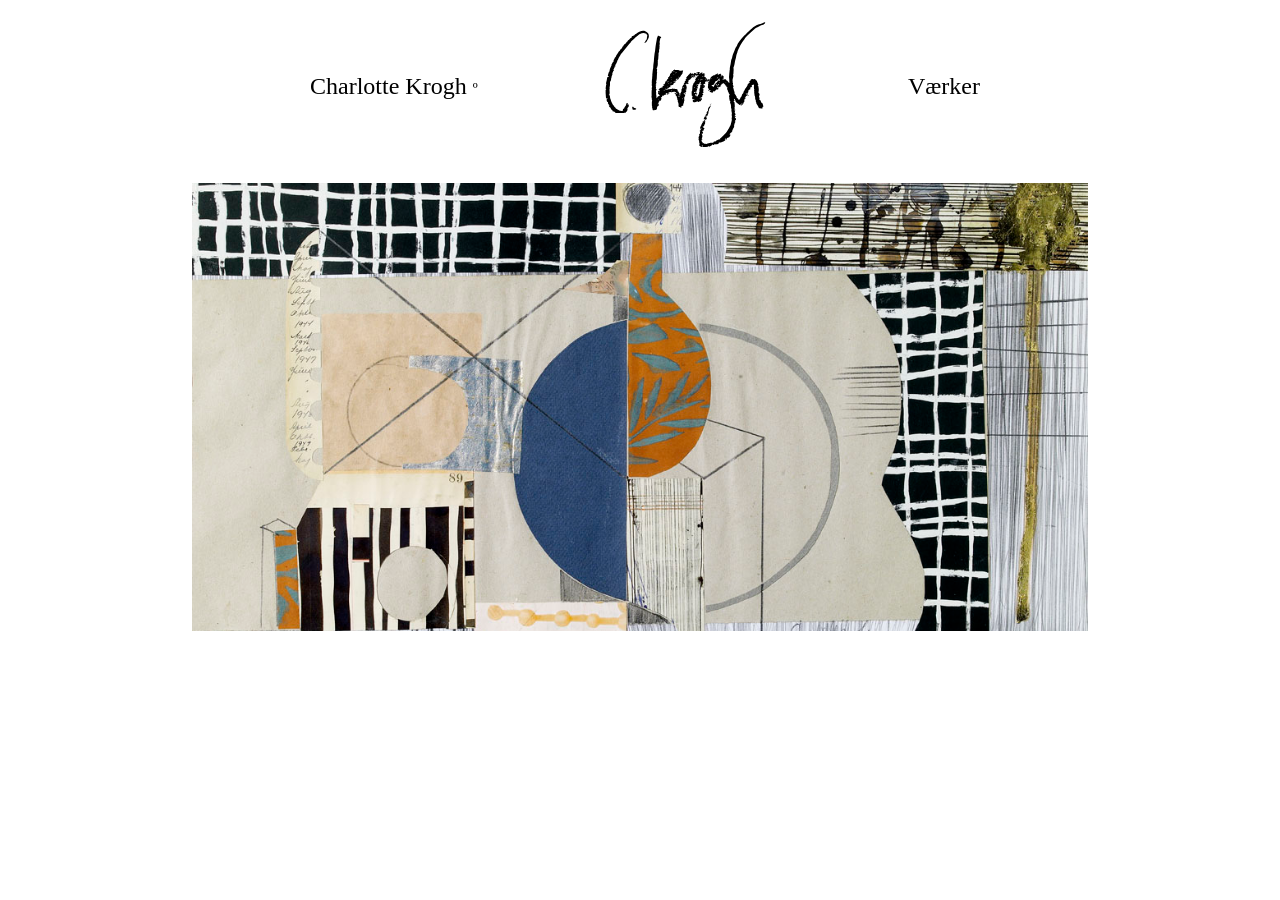
==== index.html @ 818809c6 "Alle sidder er bygget op. Mangler detaljer.  - Mangler single view i galleri" ====
<!DOCTYPE html>
<html lang="DA">

<head>
    <meta charset="utf-8">
    <meta name="viewport" content="width=device-width, initial-scale=1.0">
    <title></title>
     <link href="https://fonts.googleapis.com/css?family=EB+Garamond:400,700&display=swap" rel="stylesheet">
    <link rel="stylesheet" href="style.css">
</head>

<body>
    <header>
        <nav></nav>
    </header>
    <section id="splash"><img src="" alt=""></section>
    <script src="script.js"></script>
</body>

</html>
---- style.css ----
/*******************        GENERAL        ***********************/

       * {
           box-sizing: border-box;
       }

       img {
           width: 100%;
       }

       body {
           margin: 0;
       }

       h1,
       h2,
       h3 {

           font-family: 'EB Garamond', serif;
           margin: 0;

       }

       h1 h3 {
           font-size: 2rem;
           font-weight: 400;

       }

       button {
           font-family: 'roboto', sans-serif;
           font-weight: 100;
       }

       p {
           font-family: 'roboto', sans-serif;
       }

       ul,
       li {
           list-style-type: none;
           padding: 0;
           margin: 0;
           font-weight: 100;
       }

       a,
       a:link,
       a:link,
       a:active {
           text-decoration: none;
           color: #000;
       }






       /*******************        MENU        ***********************/

       #menu {
           display: flex;
           justify-content: space-between;
           align-items: center;
           margin: 20px;

       }

       #menu img {
           width: 15vw;
           position: relative;
           left: -10px;
       }

       #menu a {
           font-size: 1rem;
           text-transform: capitalize;
       }



       .dropdown {
           position: relative;
           display: inline-block;
           transition: 1.07s;
           padding-left: 10px;

       }

       .dropdown:hover {
           /*    transform: scale(1.07);*/
           transition: 1.5;
           border-left: 1px solid #000;

       }

       .dropbtn b {
           font-weight: normal;
           font-style: normal;
       }

       .dropbtn:hover b {
           font-weight: normal;
           font-style: normal;



       }

       .dropdown-content {
           display: none;
           position: absolute;
           padding: 10px;

       }

       .dropdown:hover .dropdown-content {
           display: block;
           font-size: 0.4rem;
           background-color: rgba(255, 255, 255, 0.24);

       }

       #menu .dropdown-content a {
           display: block;
           font-size: 1.2rem;
           padding: 5px;
           padding-right: 100px;

       }

       .dropdown-content a:hover {
           border-left: 1px solid #000;
       }


       button:active,
       button:hover,
       button:visited {
           text-decoration: underline;
       }

       .dropbtn b {
           position: relative;
           font-size: 1rem;
           text-decoration: none;

       }

       /*******************        OM        ***********************/

       #about {
           display: flex;
           flex-wrap: wrap;
           width: 100vw;
           z-index: 1000;

       }

       #about .txt {
           flex-basis: 500px;
           flex-grow: 1;
           margin: 4vw;
           z-index: 10000;

       }

       #about .img {
           flex-basis: 500px;
           flex-grow: 1;
           margin: 4vw;
           z-index: 10000;
       }

       #about #video {
           flex-basis: 400px;
           flex-grow: 2;
           margin: 0 8vw;
           z-index: 10000;

       }

       #om #graphics {

           background-image: url(img/graphic.svg);
           position: absolute;
           background-size: cover;
           top: 1200px;
           left: -300px;
           width: 41vw;
           height: 50.3vw;
           transform: rotate(230deg);
           z-index: 100;
           overflow: hidden;

       }

       /*******************        VÆRKER        ***********************/

       button {
           border: none;
           background: none;
           display: block;
           font-size: 1.5rem;
           margin: 0;
           padding: 0;
       }

       #knapper {
           margin: 0 37vw;
           text-align: center;
           font-size: 1.2rem;

       }

       main {
           text-align: center;
           margin: 80px 20px;
       }

       #grid {
           columns: 2;
           column-fill: balance;
           grid-gap: 1rem;
           text-align: bottom right;
           margin: 0 auto;

       }

       /*******************        PRESSE        ***********************/

       .press {
           margin: 8vw;
       }



       /*******************        FOOTER MOBILE        ***********************/

       footer {

           display: flex;
           justify-content: center;
           align-items: center;
           text-align: center;
           /*           position: absolute;*/
           font-family: 'roboto', sans-serif;
           margin: 30px;
           bottom: 10px;

       }


       @media screen and (min-width: 600px) {

           /*******************        MENU        ***********************/

           #menu {
               display: flex;
               justify-content: space-between;
               align-items: center;
               margin: 20px 300px 30px 300px;

           }

           #menu a {
               font-size: 1.5rem;
               text-transform: capitalize;
           }



           /*******************        LANDINGPAGE        ***********************/



           #splash {
               text-align: center;

               margin: 0 auto;
               margin-bottom: 50px;
               background-image: url(img/2008_03.jpg);
               background-position: center;
               background-size: cover;
               height: 35vw;
               width: 70vw;
           }

           /*******************        VÆRKER        ***********************/

           button {
               border: none;
               background: none;
               font-size: 1.1rem;
               cursor: pointer;
               height: 30px;
           }

           main {
               margin: 80px 200px;


           }

           #grid {
               columns: 4;
               column-fill: balance;
               grid-gap: 1rem;
               text-align: bottom right;
               margin: 0 auto;

           }

           #knapper {
               margin: 20px 100px;
               display: flex;
               font-size: 1.2rem;
               justify-content: space-around;

           }


           .aarstal {
               font-size: 0.3rem;
               font-style: italic;
               font-family: sans-serif;
               text-align: right;
           }

           .valgt {
               display: none;

           }

           /*******************        PRESS        ***********************/

           #presse #graphics {
               background-image: url(img/graphic.svg);
               position: absolute;
               background-size: cover;
               top: 250px;
               right: -750px;
               width: 101vw;
               height: 82.3vw;

           }

           #press {
               display: grid;
               grid-template-columns: repeat(auto-fit, minmax(200px, 1fr));
               grid-template-rows: auto;
               grid-gap: 8vw 10vw;
               margin: 10vw 20vw;
               z-index: 1000;
               overflow: hidden;


           }

           .press {
               overflow: visible;
               z-index: 10000;
           }

           .press img {
               cursor: pointer;
           }




           /*******************        CV        ***********************/




           /*******************        FOOTER        ***********************/

           footer {

               display: flex;
               justify-content: center;
               align-items: center;
               text-align: center;
               /*           position: absolute;*/
               font-family: 'roboto', sans-serif;
               margin: 30px 400px 10px 400px;
               bottom: 10px;

           }

           footer ul li {
               font-size: 0.7rem;
           }


           /*******************        ANIMATIONER        ***********************/
           .gooey {
               position: absolute;
               top: 50%;
               left: 50%;
               width: 142px;
               height: 40px;
               margin: -20px 0 0 -71px;
               background: white;
               filter: contrast(20);
           }


           .dot {
               position: absolute;
               width: 16px;
               height: 16px;
               top: 12px;
               left: 15px;
               filter: blur(4px);
               background: #000;
               border-radius: 50%;
               transform: translateX(0);
               animation: dot 2.8s infinite;
           }



           .dots {
               transform: translateX(0);
               margin-top: 12px;
               margin-left: 31px;
               animation: dots 2.8s infinite;
           }

           span {
               display: block;
               float: left;
               width: 16px;
               height: 16px;
               margin-left: 16px;
               filter: blur(4px);
               background: #000;
               border-radius: 50%;

           }

           @keyframes dot {
               50% {
                   transform: translateX(96px);
               }
           }

           @keyframes dots {
               50% {
                   transform: translateX(-31px);
               }
           }

       }
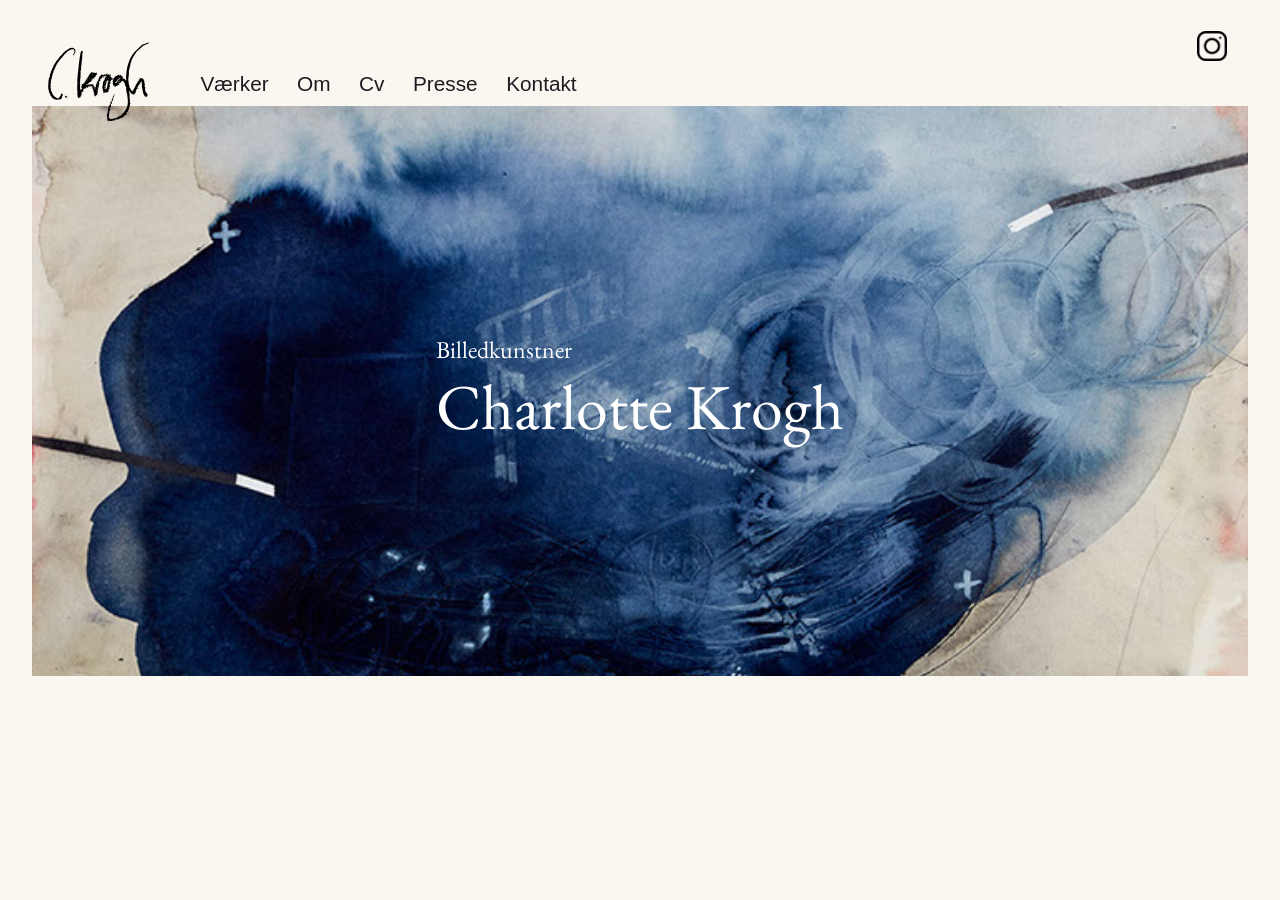
==== commit f8563872: "Final website" ====
--- a/index.html
+++ b/index.html
@@ -4,16 +4,21 @@
 <head>
     <meta charset="utf-8">
     <meta name="viewport" content="width=device-width, initial-scale=1.0">
-    <title></title>
-     <link href="https://fonts.googleapis.com/css?family=EB+Garamond:400,700&display=swap" rel="stylesheet">
+    <title>Charlotte Krogh - Billedkunstner</title>
+    <link href="https://fonts.googleapis.com/css?family=EB+Garamond:400,700&display=swap" rel="stylesheet">
     <link rel="stylesheet" href="style.css">
 </head>
 
-<body>
+<body id="landing">
     <header>
         <nav></nav>
     </header>
-    <section id="splash"><img src="" alt=""></section>
+    <section id="splash">
+        <article id="splashtxt">
+            <h2>Billedkunstner</h2>
+            <h1>Charlotte Krogh</h1>
+        </article>
+    </section>
     <script src="script.js"></script>
 </body>
 
--- a/style.css
+++ b/style.css
@@ -1,6 +1,7 @@
        /*******************        GENERAL        ***********************/
 
        * {
+           -webkit-box-sizing: border-box;
            box-sizing: border-box;
        }
 
@@ -9,7 +10,9 @@
        }
 
        body {
+           background-color: #FAF7F0;
            margin: 0;
+
        }
 
        h1,
@@ -18,22 +21,38 @@
 
            font-family: 'EB Garamond', serif;
            margin: 0;
-
-       }
-
-       h1 h3 {
+           color: #1E1C21;
+
+       }
+
+       h1 {
+           font-size: 3rem;
+           margin-left: 40px;
+           text-align: center;
+       }
+
+       h2 {
            font-size: 2rem;
-           font-weight: 400;
-
-       }
-
+           font-weight: 600;
+
+       }
+
+       h3 {
+           font-size: 1.5rem;
+           font-weight: 200;
+       }
+
+       figure,
        button {
            font-family: 'roboto', sans-serif;
            font-weight: 100;
+           cursor: pointer;
+           text-transform: capitalize;
        }
 
        p {
            font-family: 'roboto', sans-serif;
+           font-weight: 200;
        }
 
        ul,
@@ -42,176 +61,262 @@
            padding: 0;
            margin: 0;
            font-weight: 100;
+           font-family: 'roboto', sans-serif;
        }
 
        a,
-       a:link,
-       a:link,
+       a:visited {
+           font-family: 'roboto', sans-serif;
+           font-weight: 100;
+           text-decoration: none;
+           color: #1E1C21;
+       }
+
        a:active {
-           text-decoration: none;
-           color: #000;
-       }
-
-
-
-
-
+           color: #A6998A;
+           font-weight: 600;
+       }
+
+       button:active,
+       button:hover,
+       button:visited {
+           font-family: 'roboto', sans-serif;
+           text-decoration: underline;
+       }
+
+       .hidden {
+           display: none;
+       }
 
        /*******************        MENU        ***********************/
 
+       nav {
+           margin: 1rem 2rem;
+       }
+
        #menu {
-           display: flex;
-           justify-content: space-between;
+           position: fixed;
+           -webkit-box-pack: start;
+           -ms-flex-pack: start;
+           justify-content: flex-start;
+           -webkit-box-align: center;
+           -ms-flex-align: center;
            align-items: center;
-           margin: 20px;
+           text-align: center;
+           top: 0;
+           left: 0;
+           bottom: 0;
+           right: 0;
+           background-color: rgb(255, 255, 255);
+           z-index: 1000;
 
        }
 
        #menu img {
-           width: 15vw;
+           width: 40vw;
            position: relative;
-           left: -10px;
-       }
-
-       #menu a {
+       }
+
+       #menu li {
            font-size: 1rem;
            text-transform: capitalize;
-       }
-
-
+           -webkit-transition: 0.3s;
+           transition: 0.3s;
+           margin: 0 0px;
+           display: inline-block;
+       }
+
+       #menu li:hover {
+           color: #A6998A;
+       }
 
        .dropdown {
            position: relative;
            display: inline-block;
-           transition: 1.07s;
-           padding-left: 10px;
-
-       }
-
-       .dropdown:hover {
-           /*    transform: scale(1.07);*/
-           transition: 1.5;
-           border-left: 1px solid #000;
-
-       }
-
-       .dropbtn b {
-           font-weight: normal;
-           font-style: normal;
-       }
-
-       .dropbtn:hover b {
-           font-weight: normal;
-           font-style: normal;
-
-
-
-       }
-
-       .dropdown-content {
-           display: none;
-           position: absolute;
+           -webkit-transition: .7s;
+           transition: .7s;
+
+       }
+
+       #menu a,
+       .dropbtn {
+           display: block;
+           font-size: 1rem;
+           font-weight: 600;
+           z-index: 5000;
+
+       }
+
+       .dropbtn {
+           font-size: 2rem;
+           width: 200px;
+           cursor: pointer;
+           font-family: 'EB Garamond', serif;
+           z-index: 5000;
+       }
+
+       .dropdown .dropdown-content {
+           font-size: 0.4rem;
            padding: 10px;
-
-       }
-
-       .dropdown:hover .dropdown-content {
-           display: block;
-           font-size: 0.4rem;
-           background-color: rgba(255, 255, 255, 0.24);
 
        }
 
        #menu .dropdown-content a {
            display: block;
-           font-size: 1.2rem;
-           padding: 5px;
-           padding-right: 100px;
-
-       }
-
-       .dropdown-content a:hover {
-           border-left: 1px solid #000;
-       }
-
-
-       button:active,
-       button:hover,
-       button:visited {
-           text-decoration: underline;
-       }
-
-       .dropbtn b {
-           position: relative;
-           font-size: 1rem;
-           text-decoration: none;
-
-       }
+           font-size: 1.5rem;
+           padding-top: 50px;
+           margin: 0 100px;
+       }
+
+       #menu .instagram {
+           /* display: flex; */
+           width: 20px;
+
+       }
+
+
+
+       /*******************        LANDINGPAGE        ***********************/
+
+       #splash {
+           margin: 10px;
+           background-image: url(img/Charlotte_2.jpg);
+           background-position: 50% 10%;
+           background-size: cover;
+           width: 90%;
+           height: 600px;
+           margin: 0 auto;
+           display: -webkit-box;
+           display: -ms-flexbox;
+           display: flex;
+           -webkit-box-pack: center;
+           -ms-flex-pack: center;
+           justify-content: center;
+           -webkit-box-align: center;
+           -ms-flex-align: center;
+           align-items: center;
+
+       }
+
+       #splashtxt {
+           position: absolute;
+           display: -webkit-box;
+           display: -ms-flexbox;
+           display: flex;
+           -webkit-box-pack: center;
+           -ms-flex-pack: center;
+           justify-content: center;
+           -webkit-box-align: start;
+           -ms-flex-align: start;
+           align-items: flex-start;
+           -webkit-box-orient: vertical;
+           -webkit-box-direction: normal;
+           -ms-flex-direction: column;
+           flex-direction: column;
+           /*           text-align: center;*/
+       }
+
+       #splash h1 {
+           margin: 0;
+           color: #fff;
+           font-weight: 100;
+           z-index: 100;
+           font-size: 4rem;
+       }
+
+       #splash h2 {
+           justify-items: left;
+           font-size: 1.5rem;
+           color: #fff;
+           font-weight: 100;
+           z-index: 100;
+       }
+
+
+       #landing {
+           overflow: hidden;
+       }
+
+
 
        /*******************        OM        ***********************/
-
        #about {
+           display: -webkit-box;
+           display: -ms-flexbox;
            display: flex;
+           -ms-flex-wrap: wrap;
            flex-wrap: wrap;
            width: 100vw;
-           z-index: 1000;
+           overflow: hidden;
 
        }
 
        #about .txt {
-           flex-basis: 500px;
+           -ms-flex-preferred-size: 400px;
+           flex-basis: 400px;
+           -webkit-box-flex: 1;
+           -ms-flex-positive: 1;
            flex-grow: 1;
-           margin: 4vw;
-           z-index: 10000;
-
-       }
+           margin: 8vw 8vw;
+           padding: 0 4vw;
+
+       }
+
+       /*
+           #about p {
+               padding: 0 2vw;
+           }*/
 
        #about .img {
-           flex-basis: 500px;
+           -ms-flex-preferred-size: 350px;
+           flex-basis: 350px;
+           -webkit-box-flex: 1;
+           -ms-flex-positive: 1;
            flex-grow: 1;
-           margin: 4vw;
-           z-index: 10000;
+           margin: 4vw 8vw 3vw 1vw;
        }
 
        #about #video {
+           -ms-flex-preferred-size: 400px;
            flex-basis: 400px;
+           -webkit-box-flex: 2;
+           -ms-flex-positive: 2;
            flex-grow: 2;
            margin: 0 8vw;
-           z-index: 10000;
-
-       }
-
-       #om #graphics {
-
-           background-image: url(img/graphic.svg);
-           position: absolute;
-           background-size: cover;
-           top: 1200px;
-           left: -300px;
-           width: 41vw;
-           height: 50.3vw;
-           transform: rotate(230deg);
-           z-index: 100;
-           overflow: hidden;
-
-       }
+
+       }
+
+
 
        /*******************        VÆRKER        ***********************/
 
        button {
            border: none;
            background: none;
-           display: block;
-           font-size: 1.5rem;
+           display: inline-block;
+           font-size: 2rem;
+           margin: 10px;
+           padding: 0;
+
+       }
+
+       #knapper {
+           display: -webkit-box;
+           display: -ms-flexbox;
+           display: flex;
+           -ms-flex-wrap: wrap;
+           flex-wrap: wrap;
+           -webkit-box-pack: center;
+           -ms-flex-pack: center;
+           justify-content: center;
            margin: 0;
-           padding: 0;
-       }
-
-       #knapper {
-           margin: 0 37vw;
-           text-align: center;
-           font-size: 1.2rem;
-
+
+
+       }
+
+
+       .alle {
+           display: none;
        }
 
        main {
@@ -220,28 +325,133 @@
        }
 
        #grid {
+           -webkit-columns: 2;
            columns: 2;
+           -webkit-column-fill: balance;
            column-fill: balance;
            grid-gap: 1rem;
-           text-align: bottom right;
+           text-align: right;
            margin: 0 auto;
 
        }
 
+       #grid .kategori,
+       #grid .id {
+           display: none;
+       }
+
        /*******************        PRESSE        ***********************/
 
+
        .press {
-           margin: 8vw;
-       }
-
-
+           margin: 2vw 10vw;
+           padding: 2vw;
+
+
+           /*******************        CV        ***********************/
+
+       }
+
+       #cv {
+           display: -webkit-box;
+           display: -ms-flexbox;
+           display: flex;
+           -webkit-box-orient: vertical;
+           -webkit-box-direction: normal;
+           -ms-flex-direction: column;
+           flex-direction: column;
+           -webkit-box-align: center;
+           -ms-flex-align: center;
+           align-items: center;
+           -webkit-box-pack: center;
+           -ms-flex-pack: center;
+           justify-content: center;
+           margin: 4vw 2vw;
+           overflow: hidden;
+       }
+
+       #cv h2 {
+           font-size: 5rem;
+           margin: 0 0 60px 0;
+       }
+
+       .cv {
+           margin-top: 100px;
+       }
+
+
+       /*******************        Contact        ***********************/
+
+       #contact {
+
+           display: -webkit-box;
+
+           display: -ms-flexbox;
+
+           display: flex;
+           -ms-flex-wrap: wrap;
+           flex-wrap: wrap;
+           -webkit-box-pack: center;
+           -ms-flex-pack: center;
+           justify-content: center;
+           -webkit-box-align: center;
+           -ms-flex-align: center;
+           align-items: center;
+       }
+
+       #contact .txt {
+           -ms-flex-preferred-size: 500px;
+           flex-basis: 500px;
+           -webkit-box-flex: 1;
+           -ms-flex-positive: 1;
+           flex-grow: 1;
+           padding: 0 10vw;
+
+       }
+
+       /*
+           #about p {
+               padding: 0 2vw;
+           }*/
+
+       #contact .img {
+           -ms-flex-preferred-size: 250px;
+           flex-basis: 250px;
+           -webkit-box-flex: 1;
+           -ms-flex-positive: 1;
+           flex-grow: 1;
+           margin: 4vw 2vw 3vw 2vw;
+       }
+
+       #contact h2 {
+           font-family: 'roboto', sans-serif;
+           font-size: 1.5rem;
+           padding: 0.3rem;
+       }
+
+       #contact p {
+           font-size: 1rem;
+       }
+
+       #contact .txt li {
+           padding: 0.3rem;
+
+       }
 
        /*******************        FOOTER MOBILE        ***********************/
 
        footer {
 
+           display: -webkit-box;
+
+           display: -ms-flexbox;
+
            display: flex;
+           -webkit-box-pack: center;
+           -ms-flex-pack: center;
            justify-content: center;
+           -webkit-box-align: center;
+           -ms-flex-align: center;
            align-items: center;
            text-align: center;
            /*           position: absolute;*/
@@ -254,38 +464,146 @@
 
        @media screen and (min-width: 600px) {
 
+
+
+           h1 {
+               margin: 5vw 0 0 0;
+           }
+
            /*******************        MENU        ***********************/
 
+           nav {
+               margin: 0;
+           }
+
            #menu {
+               position: relative;
+               display: -webkit-box;
+               display: -ms-flexbox;
                display: flex;
-               justify-content: space-between;
+               /*               justify-content: flex-start;*/
+               -webkit-box-align: center;
+               -ms-flex-align: center;
                align-items: center;
-               margin: 20px 300px 30px 300px;
-
-           }
-
-           #menu a {
-               font-size: 1.5rem;
-               text-transform: capitalize;
-           }
+               margin: 0px 30px 0px 0px;
+               background: none;
+
+
+           }
+
+           #menu .dropdown-content a {
+               display: inline-block;
+               font-size: 1.3rem;
+               padding-top: 1px;
+               margin: 0 12px;
+
+           }
+
+           #menu li .ck {
+               top: 30px;
+               width: 150px;
+               height: 80px;
+           }
+
+           #menu .instagramlogo {
+               display: -webkit-box;
+               display: -ms-flexbox;
+               display: flex;
+               -webkit-box-align: start;
+               -ms-flex-align: start;
+               align-items: flex-start;
+               -webkit-box-pack: end;
+               -ms-flex-pack: end;
+               justify-content: flex-end;
+
+           }
+
+           #menu .instagramlogo {
+               /* display: flex; */
+               position: absolute;
+               top: 30px;
+               right: -35vw;
+
+           }
+
+           #menu li .instagram {
+               justify-self: end;
+               width: 30px;
+           }
+
+           .dropbtn {
+               display: none;
+
+           }
+
+           #menu a,
+           .dropbtn {
+               font-size: 2rem;
+               font-weight: 200;
+
+           }
+
+           .hidden {
+               display: block;
+           }
+
+
+           /*
+           .dropdown:hover {
+               transform: scale(1.07);
+               transition: .3s;
+
+           }
+*/
+
+           .dropbtn:hover b {
+               font-weight: normal;
+               font-style: normal;
+
+           }
+
+           /*
+           .dropdown:hover .dropdown-content {
+               display: block;
+               visibility: visible;
+               font-size: 0.4rem;
+               padding-left: -10px;
+               text-align: left;
+
+           }
+*/
+
 
 
 
            /*******************        LANDINGPAGE        ***********************/
 
 
-
            #splash {
-               text-align: center;
-
+               margin: 10px;
+               background-image: url(img/Charlotte_2.jpg);
+               background-position: 50% 10%;
+               background-size: cover;
+               width: 95%;
+               height: 570px;
                margin: 0 auto;
-               margin-bottom: 50px;
-               background-image: url(img/2008_03.jpg);
-               background-position: center;
-               background-size: cover;
-               height: 35vw;
-               width: 70vw;
-           }
+               display: -webkit-box;
+               display: -ms-flexbox;
+               display: flex;
+               -webkit-box-pack: center;
+               -ms-flex-pack: center;
+               justify-content: center;
+               -webkit-box-align: center;
+               -ms-flex-align: center;
+               align-items: center;
+
+           }
+
+           #landing {
+               overflow: hidden;
+           }
+
+
 
            /*******************        VÆRKER        ***********************/
 
@@ -298,89 +616,162 @@
            }
 
            main {
-               margin: 80px 200px;
-
-
-           }
-
-           #grid {
+               margin: 5vw 18vw;
+
+
+           }
+
+           #vaerker #grid {
+               -webkit-columns: 4;
                columns: 4;
+               -webkit-column-fill: balance;
                column-fill: balance;
-               grid-gap: 1rem;
-               text-align: bottom right;
+               grid-gap: 0.3rem;
+               text-align: right;
                margin: 0 auto;
-
            }
 
            #knapper {
                margin: 20px 100px;
+               display: -webkit-box;
+               display: -ms-flexbox;
                display: flex;
                font-size: 1.2rem;
+               -ms-flex-pack: distribute;
                justify-content: space-around;
 
            }
 
 
-           .aarstal {
-               font-size: 0.3rem;
-               font-style: italic;
-               font-family: sans-serif;
-               text-align: right;
-           }
-
-           .valgt {
+           .alle {
                display: none;
 
            }
 
+           /*******************        OM        ***********************/
+
+
+           #about {
+               margin: 150px 0;
+           }
+
+           #about .txt {
+               -ms-flex-preferred-size: 400px;
+               flex-basis: 400px;
+               -webkit-box-flex: 1;
+               -ms-flex-positive: 1;
+               flex-grow: 1;
+               margin: 0 2vw 0 12vw;
+
+           }
+
+           #video {
+
+               position: relative;
+               overflow: hidden;
+               padding-top: 56.25%;
+               top: 100px;
+           }
+
+           .resp-iframe {
+               position: absolute;
+               top: 0;
+               left: 0;
+               width: 100%;
+               height: 100%;
+               border: 0;
+           }
+
+
            /*******************        PRESS        ***********************/
 
-           #presse #graphics {
-               background-image: url(img/graphic.svg);
-               position: absolute;
-               background-size: cover;
-               top: 250px;
-               right: -750px;
-               width: 101vw;
-               height: 82.3vw;
-
-           }
+
 
            #press {
+
                display: grid;
-               grid-template-columns: repeat(auto-fit, minmax(200px, 1fr));
+               grid-template-columns: repeat(auto-fit, minmax(250px, 1fr));
                grid-template-rows: auto;
-               grid-gap: 8vw 10vw;
-               margin: 10vw 20vw;
-               z-index: 1000;
+               grid-gap: 20px;
                overflow: hidden;
+               margin: 8vw 8vw;
+               padding: 0 15vw;
 
 
            }
 
            .press {
-               overflow: visible;
-               z-index: 10000;
+               margin: 2vw;
+               -webkit-transition: 0.4s;
+               transition: 0.4s;
            }
 
            .press img {
                cursor: pointer;
-           }
-
-
+               -webkit-transition: 1s;
+               transition: 1s;
+
+           }
+
+           .press:hover {
+               -webkit-transform: scale(0.97);
+               transform: scale(0.97);
+           }
 
 
            /*******************        CV        ***********************/
 
 
+           #cv {
+               display: -webkit-box;
+               display: -ms-flexbox;
+               display: flex;
+               -webkit-box-pack: center;
+               -ms-flex-pack: center;
+               justify-content: center;
+               margin: 0 auto;
+
+           }
+
+
+           /******************* CONTACT *************************/
+
+           #contact .txt {
+               -ms-flex-preferred-size: 500px;
+               flex-basis: 500px;
+               -webkit-box-flex: 1;
+               -ms-flex-positive: 1;
+               flex-grow: 1;
+               padding: 0 10vw 0 10vw;
+
+           }
+
+           #contact .img {
+               -ms-flex-preferred-size: 250px;
+               flex-basis: 250px;
+               -webkit-box-flex: 1;
+               -ms-flex-positive: 1;
+               flex-grow: 1;
+               margin: 4vw 2vw 3vw 10vw;
+           }
+
+
 
 
            /*******************        FOOTER        ***********************/
 
            footer {
 
+               display: -webkit-box;
+
+               display: -ms-flexbox;
+
                display: flex;
+               -webkit-box-pack: center;
+               -ms-flex-pack: center;
                justify-content: center;
+               -webkit-box-align: center;
+               -ms-flex-align: center;
                align-items: center;
                text-align: center;
                /*           position: absolute;*/
@@ -395,63 +786,161 @@
            }
 
 
+           /*******************        SINGLEVIEW        ***********************/
+
+
+           #single {
+               display: -webkit-box;
+               display: -ms-flexbox;
+               display: flex;
+               -ms-flex-wrap: wrap;
+               flex-wrap: wrap;
+               -webkit-box-pack: center;
+               -ms-flex-pack: center;
+               justify-content: center;
+               margin-top: 100px;
+
+           }
+
+           #single .billede {
+
+               max-width: 80%;
+           }
+
+           #single .aarstal {
+               text-align: center;
+           }
+
+           #single .id {
+               display: none;
+           }
+
+           .tilbage {
+               margin-top: 0;
+               padding-bottom: 10px;
+               position: absolute;
+               top: 170px;
+               left: 100px;
+               font-size: 1.2rem;
+           }
+
+
+           /*******************        KONTAKT        ***********************/
+
+           form {
+               display: -webkit-box;
+               display: -ms-flexbox;
+               display: flex;
+               -ms-flex-wrap: wrap;
+               flex-wrap: wrap;
+           }
+
+           input {
+               border: 1px solid #000;
+               height: 40px;
+               width: 200px;
+               margin: 10px;
+
+           }
+
+           form #besked {
+               text-align: start;
+               width: 420px;
+               height: 220px;
+               margin: 10px;
+           }
+
+
+
+
            /*******************        ANIMATIONER        ***********************/
-           .gooey {
+
+           .no-js #loader {
+               display: none;
+           }
+
+           .js #loader {
+               display: block;
                position: absolute;
-               top: 50%;
-               left: 50%;
-               width: 142px;
-               height: 40px;
-               margin: -20px 0 0 -71px;
-               background: white;
-               filter: contrast(20);
-           }
-
-
-           .dot {
+               left: 100px;
+               top: 0;
+           }
+
+           .se-pre-con {
+               position: fixed;
+               left: 0px;
+               top: 0px;
+               width: 100%;
+               height: 100%;
+               z-index: 9999;
+               background: url(http://smallenvelop.com/wp-content/uploads/2014/08/Preloader_11.gif) center no-repeat #fff;
+           }
+       }
+
+       @media screen and (min-width: 800px) {
+
+           /*******************        LANDINGPAGE        ***********************/
+
+           #splash {
+               margin: 10px;
+               background-image: url(img/Charlotte_2.jpg);
+               background-position: 50% 10%;
+               background-size: cover;
+               width: 95%;
+               height: 570px;
+               margin: 0 auto;
+               display: -webkit-box;
+               display: -ms-flexbox;
+               display: flex;
+               -webkit-box-pack: center;
+               -ms-flex-pack: center;
+               justify-content: center;
+               -webkit-box-align: center;
+               -ms-flex-align: center;
+               align-items: center;
+
+           }
+
+
+           #landing {
+               overflow: hidden;
+           }
+
+           .dropbtn {
+               display: none;
+
+           }
+
+           #menu .instagramlogo {
+               /* display: flex; */
                position: absolute;
-               width: 16px;
-               height: 16px;
-               top: 12px;
-               left: 15px;
-               filter: blur(4px);
-               background: #000;
-               border-radius: 50%;
-               transform: translateX(0);
-               animation: dot 2.8s infinite;
-           }
-
-
-
-           .dots {
-               transform: translateX(0);
-               margin-top: 12px;
-               margin-left: 31px;
-               animation: dots 2.8s infinite;
-           }
-
-           span {
-               display: block;
-               float: left;
-               width: 16px;
-               height: 16px;
-               margin-left: 16px;
-               filter: blur(4px);
-               background: #000;
-               border-radius: 50%;
-
-           }
-
-           @keyframes dot {
-               50% {
-                   transform: translateX(96px);
-               }
-           }
-
-           @keyframes dots {
-               50% {
-                   transform: translateX(-31px);
-               }
-           }
-
-       }
+               right: -30vw;
+
+           }
+
+       }
+
+       @media screen and (min-width: 1000px) {
+
+
+           #menu .instagramlogo {
+               /* display: flex; */
+               position: absolute;
+               right: -40vw;
+
+           }
+
+       }
+
+
+       @media screen and (min-width: 1200px) {
+
+
+           #menu .instagramlogo {
+               /* display: flex; */
+               position: absolute;
+               right: -50vw;
+
+           }
+
+       }
